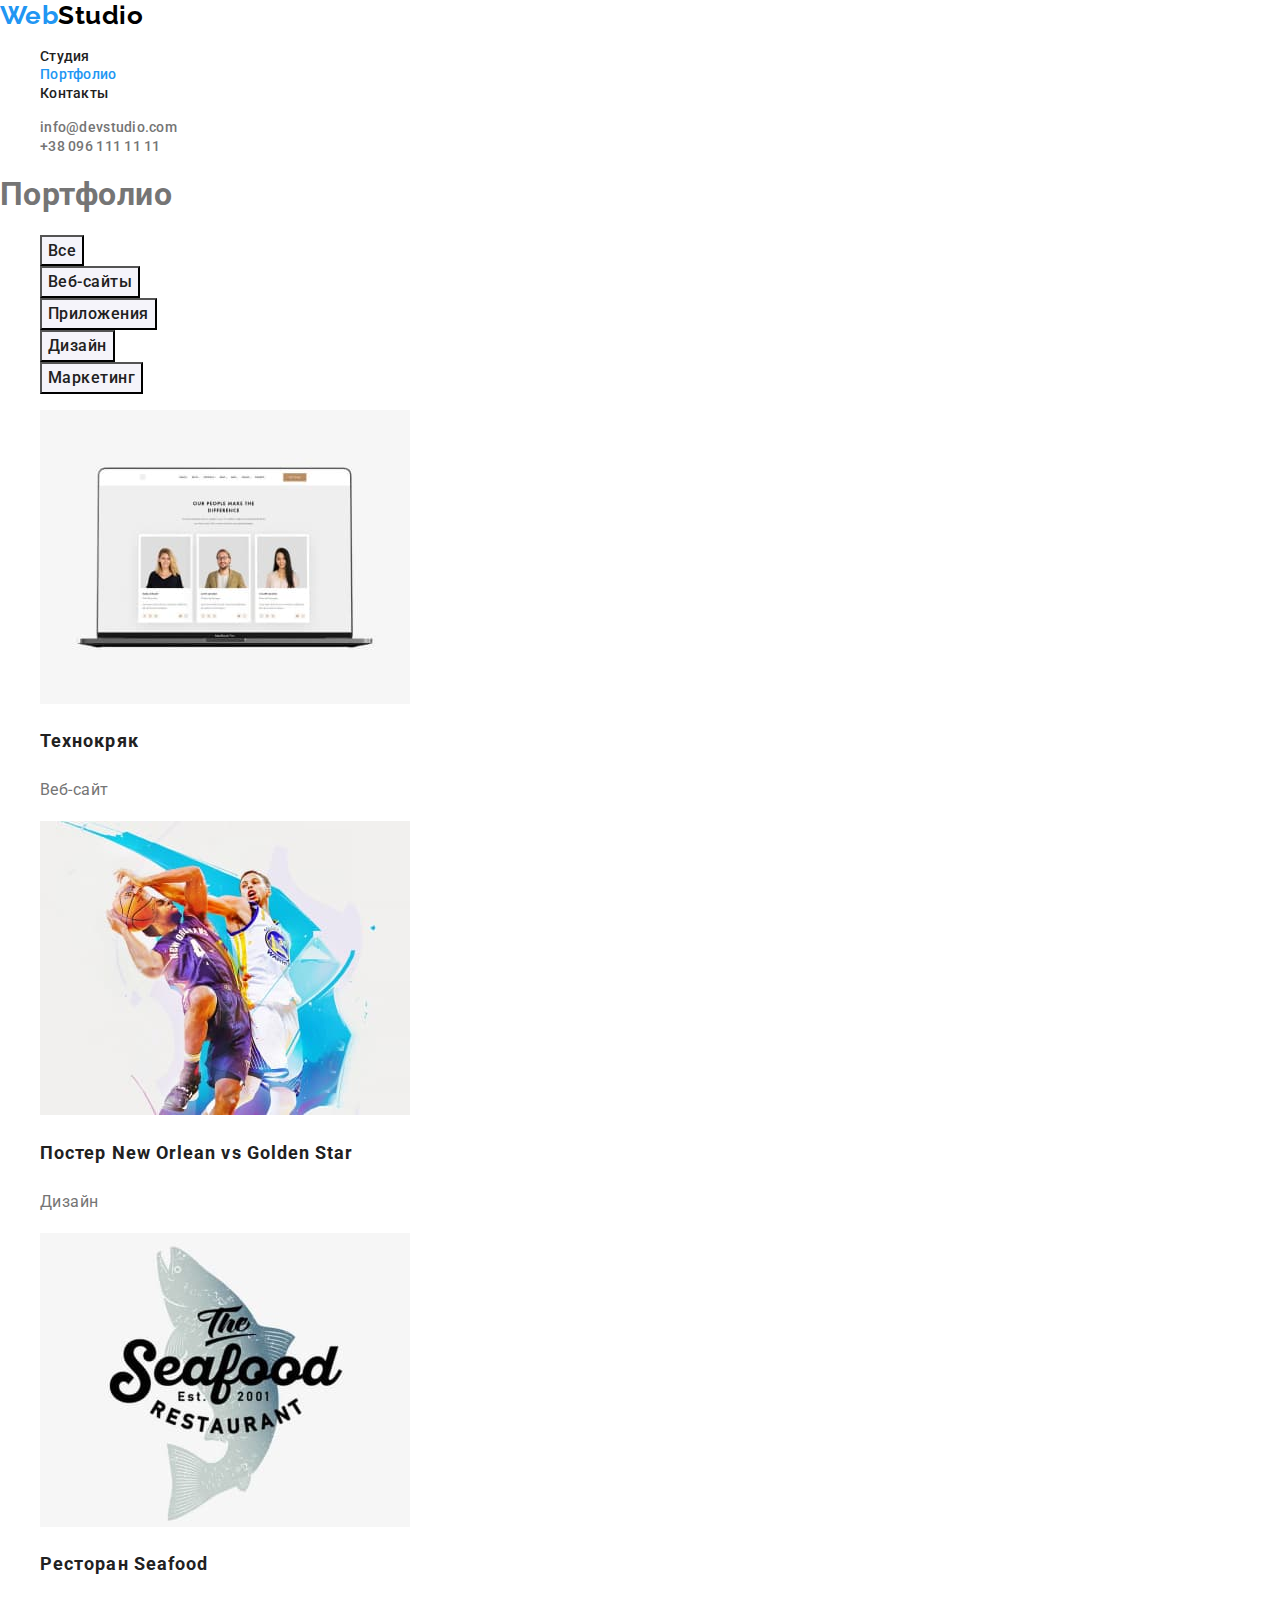
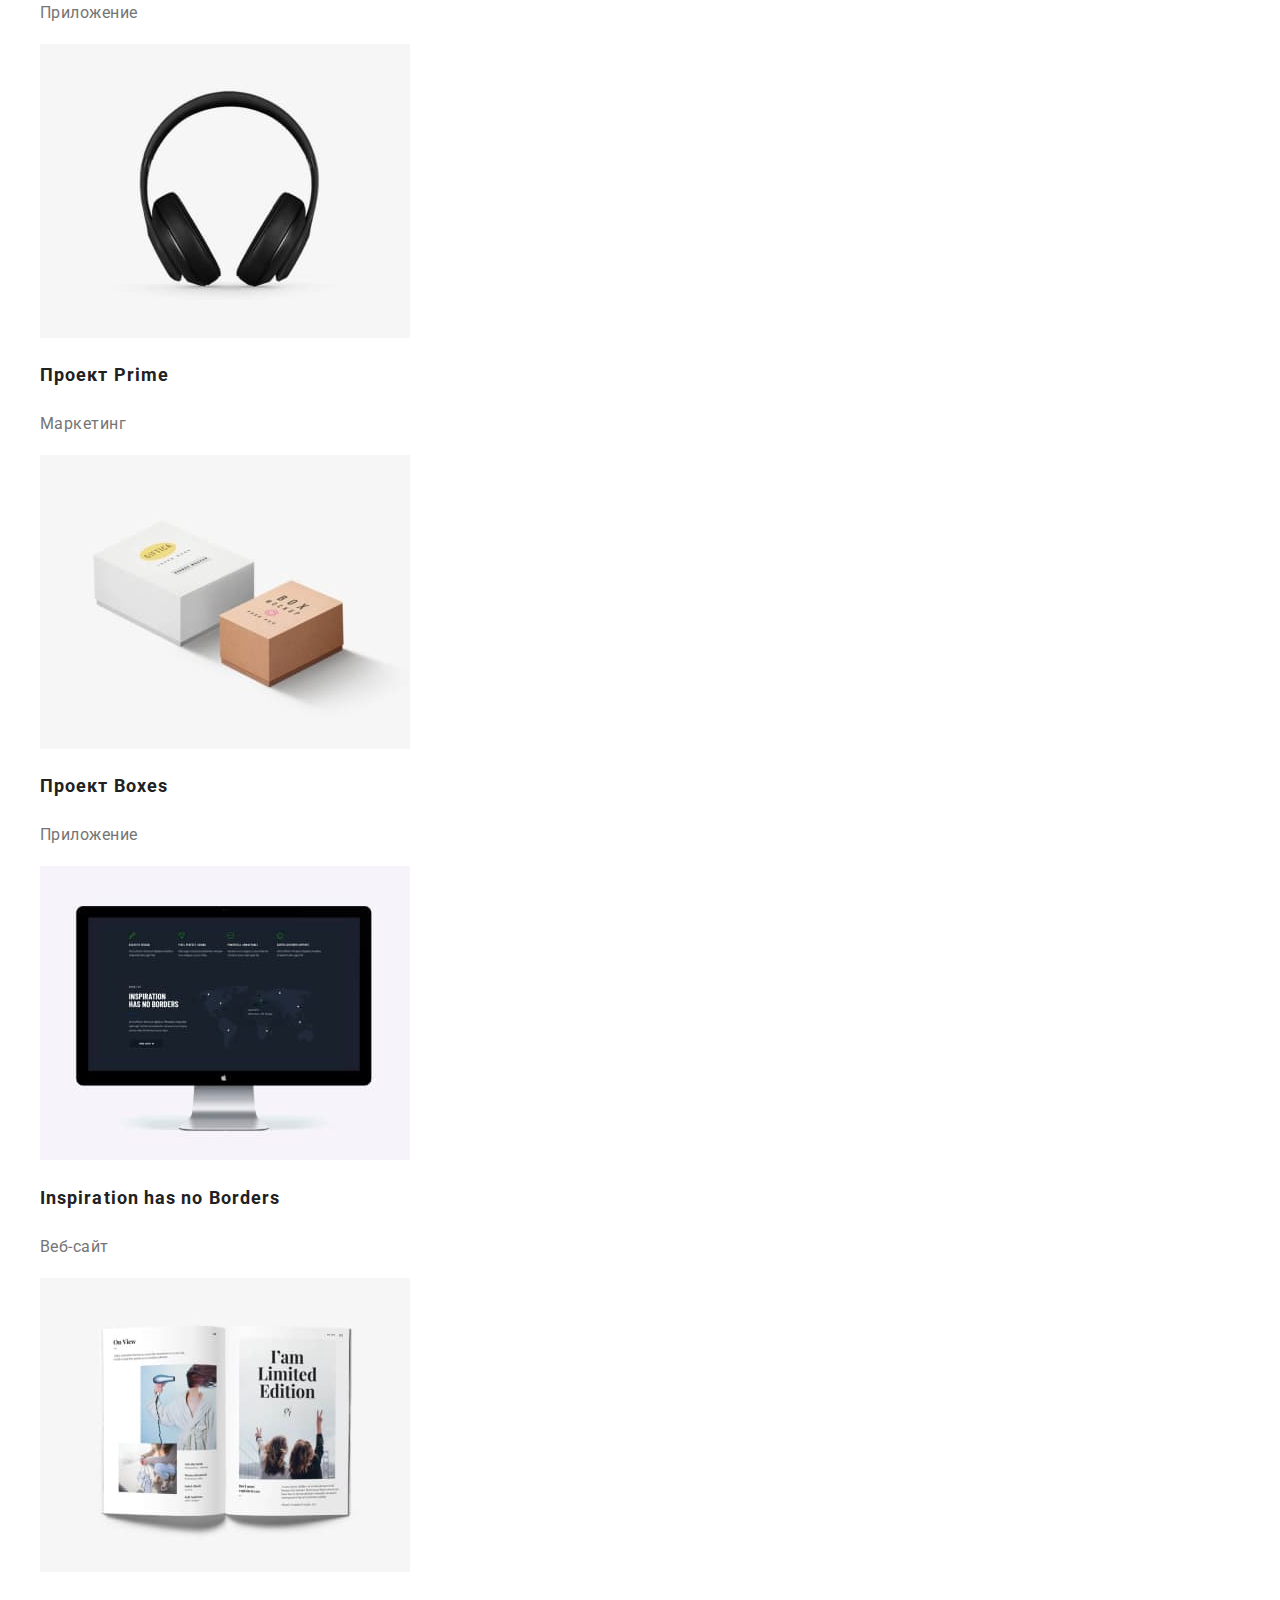
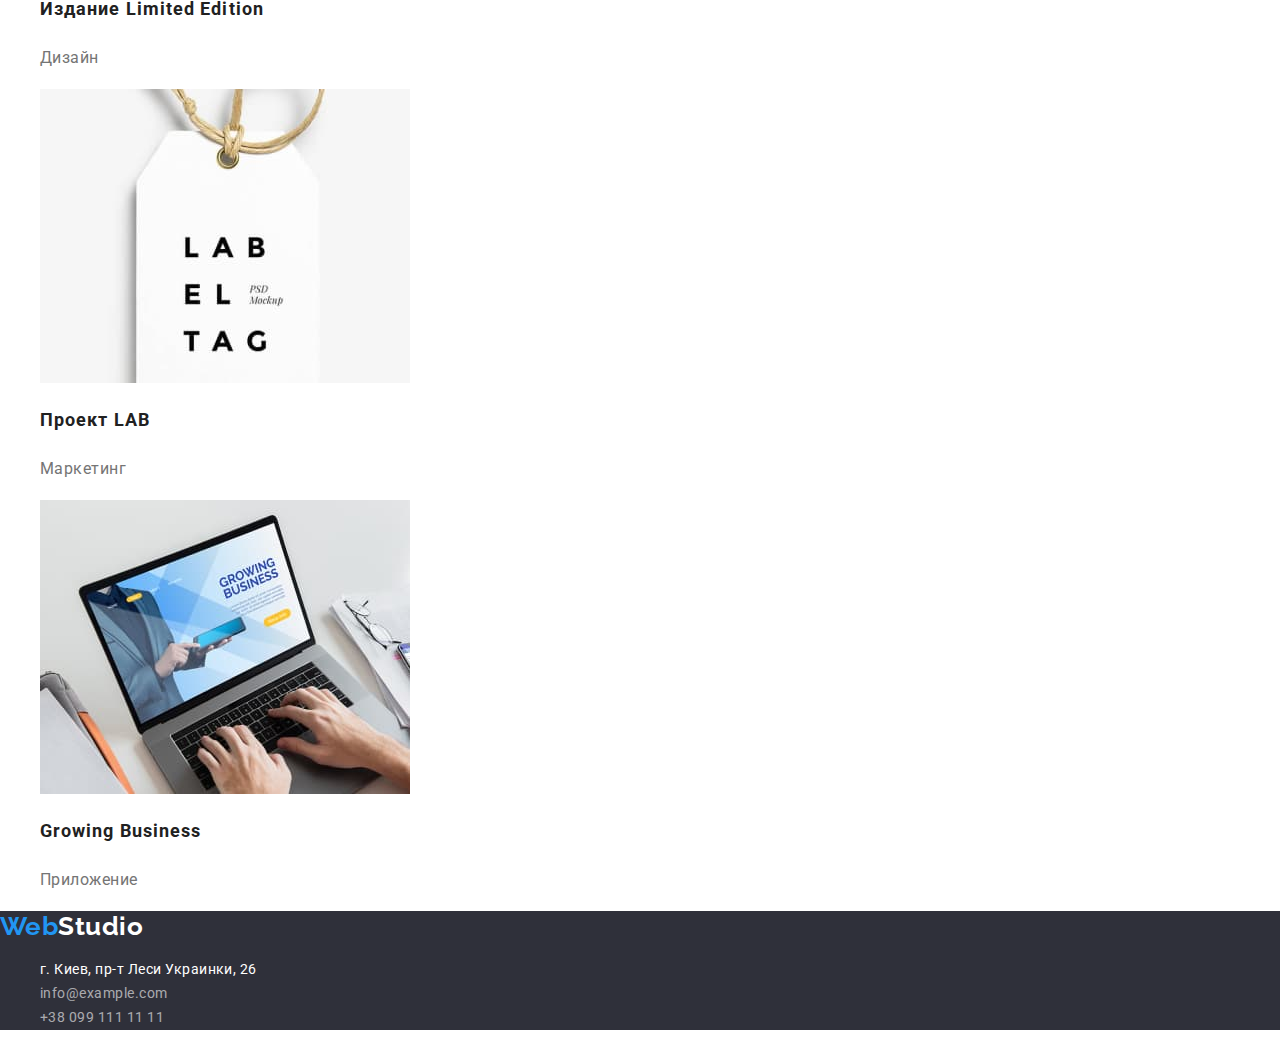
==== portfolio.html @ 3d73a16a "Добавляет файлы в новый репозиторий" ====
<!DOCTYPE html>
<html lang="ru">
<head>
    <meta charset="UTF-8">
    <meta http-equiv="X-UA-Compatible" content="IE=edge">
    <meta name="viewport" content="width=device-width, initial-scale=1.0">
    <title>Document</title>
    <link 
        href="https://fonts.googleapis.com/css2?family=Raleway:wght@700&family=Roboto:wght@400;500;700;900&display=swap"
        rel="stylesheet"
    >
    <link rel="stylesheet" href="https://cdnjs.cloudflare.com/ajax/libs/modern-normalize/1.1.0/modern-normalize.min.css">
    <link rel="stylesheet" href="./CSS/style.css">
</head>
<body>
    <!--Шапка сайта-->  
    <header>
        <nav>
            <a href="" class="logo"> <span class="logo-accent">Web</span>Studio</a>
            <ul class="site-nav list">
                <li><a href="./index.html" class="link">Студия</a></li>
                <li><a href="./portfolio.html" class="link current">Портфолио</a></li>
                <li><a href="" class="link">Контакты</a></li>
            </ul>
        </nav>
        <ul class="site-contacts list">
            <li><a href="mailto:info@devstudio.com" class="link">info@devstudio.com</a></li>
            <li><a href="tel:+380961111111" class="link">+38 096 111 11 11</a></li>
        </ul>
    </header>
    <main>
        <!--Секция портфолио-->
        <section class="section">
            <h1>Портфолио</h1>
            <ul class="button-filter list">
                <li><button type="button" class="item">Все</button></li>
                <li><button type="button" class="item">Веб-сайты</button></li>
                <li><button type="button" class="item">Приложения</button></li>
                <li><button type="button" class="item">Дизайн</button></li>
                <li><button type="button" class="item">Маркетинг</button></li>
            </ul>
            <ul class="projects list">
                <li>
                    <a href="" class="link">
                        <img src="./images/portfolio/img-1.jpg" alt="Экран ноутбука на котором открит сайт" width="370" height="294">
                        <h2 class="title">Технокряк</h2>
                        <p class="text">Веб-сайт</p>
                    </a>                   
                </li>
                <li>
                    <a href="" class="link">
                        <img src="./images/portfolio/img-2.jpg" alt="Два мужчини с баскетбольным мячом" width="370" height="294">
                        <h2 class="title">Постер New Orlean vs Golden Star</h2>
                        <p class="text">Дизайн</p>
                    </a>  
                </li>
                <li>
                    <a href="" class="link">
                        <img src="./images/portfolio/img-3.jpg" alt="Логотип ресторана" width="370" height="294">
                        <h2 class="title">Ресторан Seafood</h2>
                        <p class="text">Приложение</p>
                    </a>                   
                </li>
                <li>
                    <a href="" class="link">
                        <img src="./images/portfolio/img-4.jpg" alt="Черные наушники" width="370" height="294">
                        <h2 class="title">Проект Prime</h2>
                        <p class="text">Маркетинг</p>
                    </a>                  
                </li>
                <li>
                    <a href="" class="link">
                        <img src="./images/portfolio/img-5.jpg" alt="Две коробки белая и коричневая" width="370" height="294">
                        <h2 class="title">Проект Boxes</h2>
                        <p class="text">Приложение</p>
                    </a>                 
                </li>
                <li>
                    <a href="" class="link">
                        <img src="./images/portfolio/img-6.jpg" alt="Экран компьютера" width="370" height="294">
                        <h2 class="title">Inspiration has no Borders</h2>
                        <p class="text">Веб-сайт</p>
                    </a>              
                </li>
                <li>
                    <a href="" class="link">
                        <img src="./images/portfolio/img-7.jpg" alt="Раскрытая книга с рисунками и текстом" width="370" height="294">
                        <h2 class="title">Издание Limited Edition</h2>
                        <p class="text">Дизайн</p>
                    </a>          
                </li>
                <li>
                    <a href="" class="link">
                        <img src="./images/portfolio/img-8.jpg" alt="Белая лейба на коричневом шнурке с надписью" width="370" height="294">
                        <h2 class="title">Проект LAB</h2>
                        <p class="text">Маркетинг</p>
                    </a>          
                </li>
                <li>
                    <a href="" class="link">
                        <img src="./images/portfolio/img-9.jpg" alt="Ноутбук" width="370" height="294">
                        <h2 class="title">Growing Business</h2>
                        <p class="text">Приложение</p>
                    </a>          
                </li>
            </ul>
        </section>
    </main>
    <!--Подвал сайта-->
    <footer class="footer">
        <a href="" class="logo-footer"> <span class="logo-accent">Web</span>Studio</a>
        <address>
            <ul class="studio-address list">
                <li><a href="" class="link">г. Киев, пр-т Леси Украинки, 26</a></li>
                <li><a href="mailto:info@example.com" class="link contact">info@example.com</a></li>
                <li><a href="+380991111111" class="link contact">+38 099 111 11 11</a></li>
            </ul>
        </address>
    
    </footer>
</body>
</html>
---- CSS/style.css ----
/* Основной цвет текста #757575; */
/* Вторичный цвет текста #212121; */
/* Вторичный цвет фона #2F303A; */
/* Цвет акцента #2196F3; */
/* Белый цвет #FFFFFF; */
/* Цвет rgba(255, 255, 255, 0.6); */

:root {
  --primary-text-color: #757575;
  --title-text-color: #212121;
  --accent-color: #2196f3;
  --white-text: #ffffff;
  --primary-bg-color: #ffffff;
  --secondary-bg-color: #2f303a;
  --filter-bg-color: #f5f4fa;
  --primary-button-hover: #188ce8;
  --transparent-text: rgba(255, 255, 255, 0.6);
}
body {
  background-color: #ffffff;
  color: var(--primary-text-color);
  font-family: Roboto, sans-serif;
  letter-spacing: 0.03em;
}
/* Шапка сайта*/
.logo {
  color: #000000;
  font-family: Raleway, sans-serif;
  font-weight: 700;
  font-size: 26px;
  line-height: 1.19;
  text-decoration: none;
}
.logo-accent {
  color: var(--accent-color);
}
.list {
  list-style: none;
}
/* Навигация */
.site-nav .link {
  color: var(--title-text-color);
  font-weight: 500;
  font-size: 14px;
  line-height: 1.14;
  letter-spacing: 0.02em;
  text-decoration: none;
}
.site-nav .link.current {
  color: var(--accent-color);
}
.site-nav .link:hover,
.site-nav .link:focus {
  color: var(--accent-color);
}
/* Контакти */
.site-contacts .link {
  color: var(--primary-text-color);
  font-weight: 500;
  font-size: 14px;
  line-height: 1.14;
  letter-spacing: 0.02em;
  text-decoration: none;
}
.site-contacts .link:hover,
.site-contacts .link:focus {
  color: var(--accent-color);
}
/* Основной контент */
/* Секция "Hero" */
.hero {
  background-color: var(--secondary-bg-color);
}
.hero-title {
  color: var(--white-text);
  font-weight: 900;
  font-size: 44px;
  line-height: 1.36;
  text-align: center;
  letter-spacing: 0.06em;
  text-transform: uppercase;
}
/* Секции*/
.section-title {
  color: var(--title-text-color);
  font-weight: 700;
  font-size: 36px;
  line-height: 1.17;
  text-align: center;
}
/* Секция "Особенности"*/
.features .title {
  color: var(--title-text-color);
  font-weight: 700;
  font-size: 14px;
  line-height: 1.14;
  text-transform: uppercase;
}
.features .text {
  font-size: 14px;
  line-height: 1.71;
}
/* Секция "Наша команда""*/
.team .title {
  color: var(--title-text-color);
  font-weight: 500;
  font-size: 16px;
  line-height: 1.19;
}
.team .position {
  font-size: 16px;
  line-height: 1.19;
}
/* Подвал сайта */
.footer {
  background-color: var(--secondary-bg-color);
}
.logo-footer {
  color: var(--white-text);
  font-family: Raleway, sans-serif;
  font-weight: 700;
  font-size: 26px;
  line-height: 1.19;
  text-decoration: none;
}
.studio-address .link {
  color: var(--white-text);
  font-style: normal;
  font-size: 14px;
  line-height: 1.71;
  text-decoration: none;
}
.studio-address .link:hover,
.studio-address .link:focus {
  color: var(--accent-color);
}
.studio-address .contact {
  color: var(--transparent-text);
}
/* Кнопка */

.button-primary {
  background-color: var(--accent-color);
  color: var(--white-text);
  font-family: inherit;
  cursor: pointer;
  font-weight: bold;
  font-size: 16px;
  line-height: 1.87;
  letter-spacing: 0.06em;
}
.button-primary:hover,
.button-primary:focus {
  background-color: var(--primary-button-hover);
}

/* Страница портфолио */
/* Кнопки */
.button-filter .item {
  background-color: var(--filter-bg-color);
  color: var(--title-text-color);
  font-family: inherit;
  cursor: pointer;
  font-style: normal;
  font-weight: 500;
  font-size: 16px;
  line-height: 1.62;
  letter-spacing: 0.03em;
}
.button-filter .item:hover,
.button-filter .item:focus {
  background-color: var(--accent-color);
  color: var(--white-text);
}
/* Портфолио */
.projects .title {
  color: var(--title-text-color);
  font-weight: 700;
  font-size: 18px;
  line-height: 2;
  letter-spacing: 0.06em;
}
.projects .text {
  color: var(--primary-text-color);
  font-size: 16px;
  line-height: 1.87;
}
.projects .link {
  text-decoration: none;
}
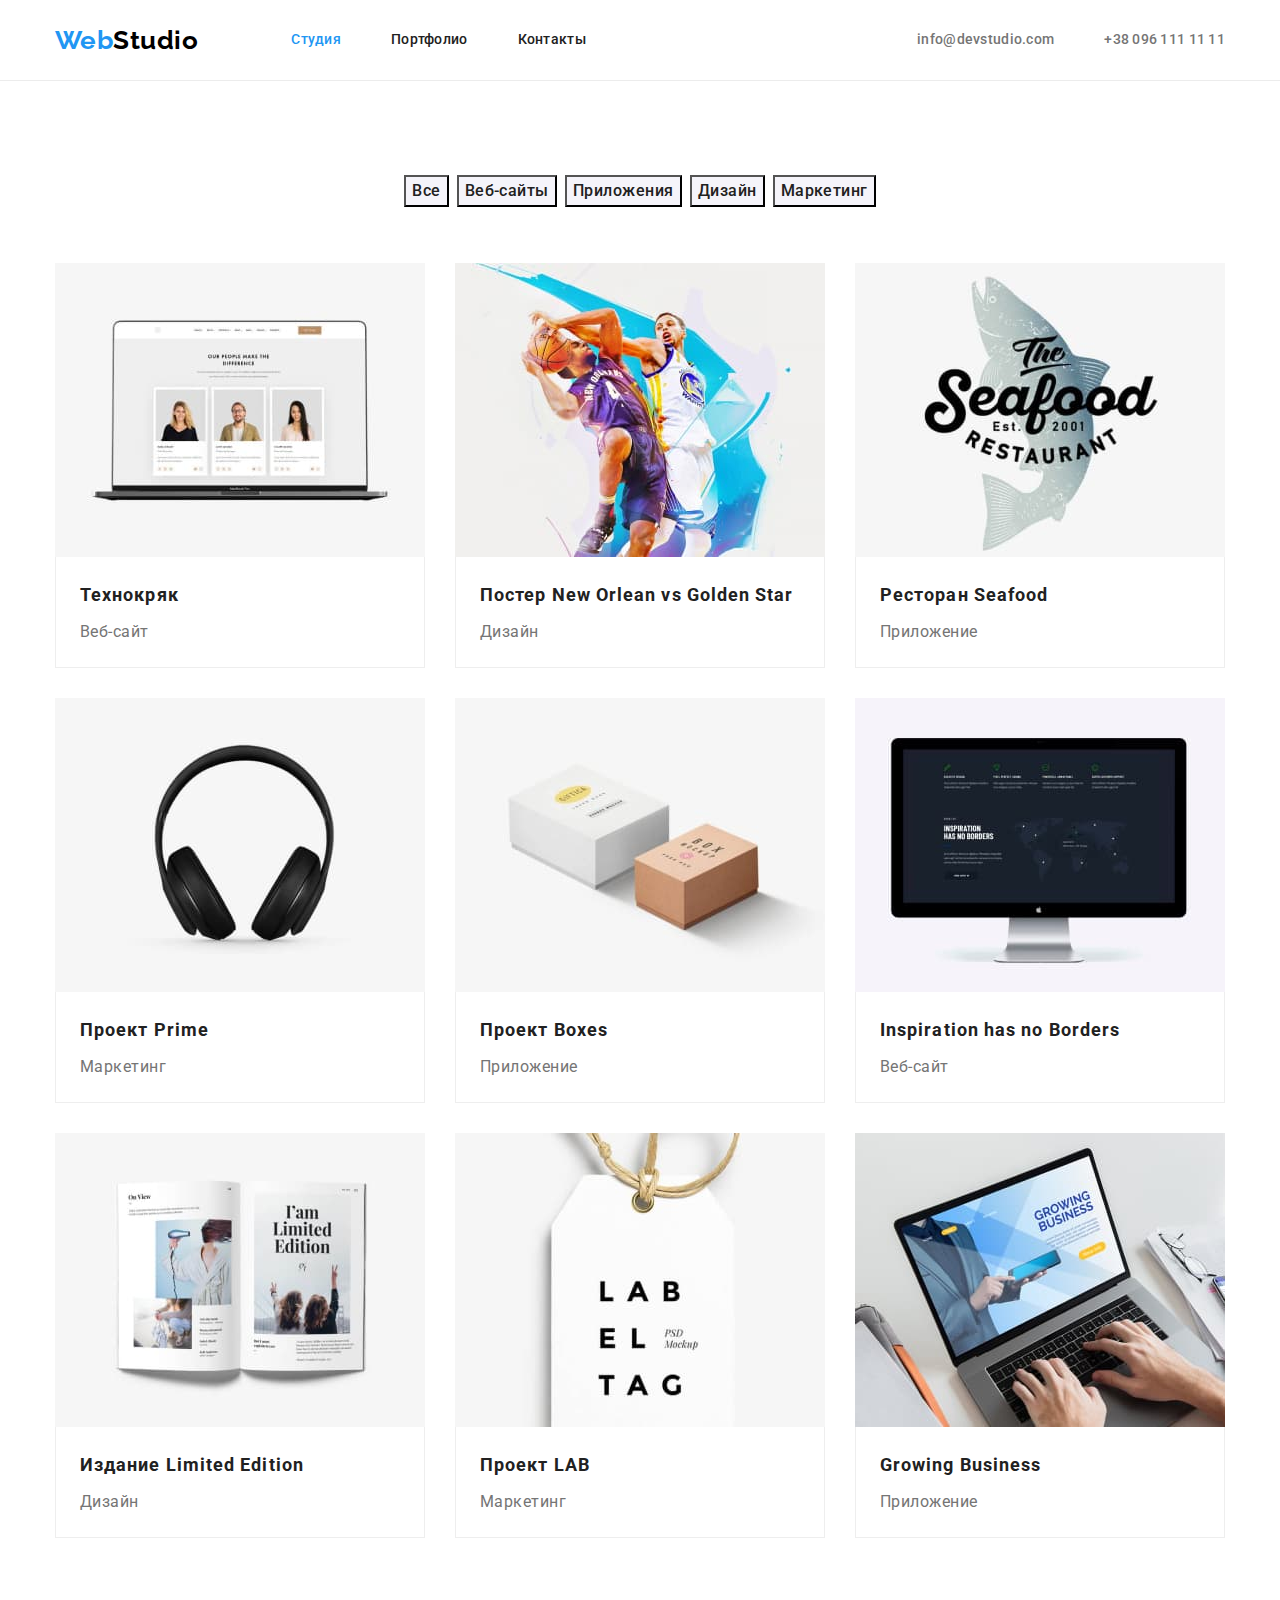
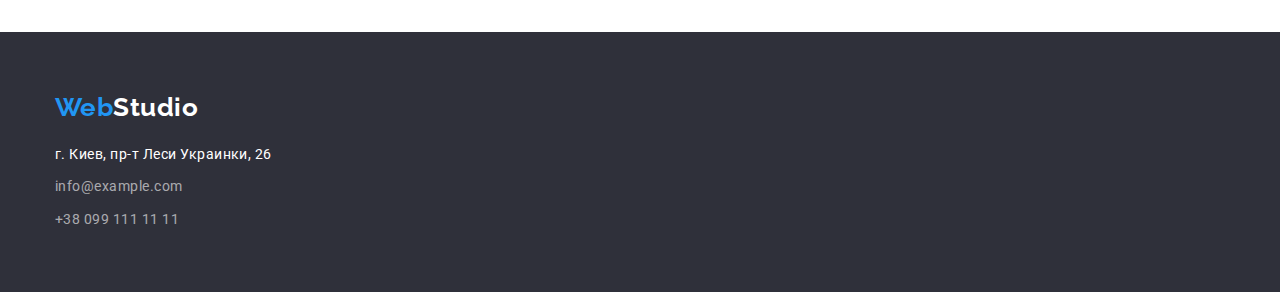
==== commit b3b83555: "Добавляет стили для геометрии и позиционирование контента." ====
--- a/portfolio.html
+++ b/portfolio.html
@@ -14,109 +14,159 @@
 </head>
 <body>
     <!--Шапка сайта-->  
-    <header>
-        <nav>
-            <a href="" class="logo"> <span class="logo-accent">Web</span>Studio</a>
-            <ul class="site-nav list">
-                <li><a href="./index.html" class="link">Студия</a></li>
-                <li><a href="./portfolio.html" class="link current">Портфолио</a></li>
-                <li><a href="" class="link">Контакты</a></li>
+    <header class="header-information">
+        <div class="container nav-contacts">
+            <nav class="main-nav">
+                <a href="" class="logo"> <span class="logo-accent">Web</span>Studio</a>
+                <ul class="site-nav list">
+                    <li class="item"><a href="./index.html" class="link current">Студия</a></li>
+                    <li class="item"><a href="./portfolio.html" class="link">Портфолио</a></li>
+                    <li class="item"><a href="" class="link">Контакты</a></li>
+                </ul>
+            </nav>
+            <ul class="site-contacts list">
+                <li class="item"><a href="mailto:info@devstudio.com" class="link">info@devstudio.com</a></li>
+                <li class="item"><a href="tel:+380961111111" class="link">+38 096 111 11 11</a></li>
             </ul>
-        </nav>
-        <ul class="site-contacts list">
-            <li><a href="mailto:info@devstudio.com" class="link">info@devstudio.com</a></li>
-            <li><a href="tel:+380961111111" class="link">+38 096 111 11 11</a></li>
-        </ul>
+        </div>
     </header>
     <main>
         <!--Секция портфолио-->
         <section class="section">
-            <h1>Портфолио</h1>
-            <ul class="button-filter list">
-                <li><button type="button" class="item">Все</button></li>
-                <li><button type="button" class="item">Веб-сайты</button></li>
-                <li><button type="button" class="item">Приложения</button></li>
-                <li><button type="button" class="item">Дизайн</button></li>
-                <li><button type="button" class="item">Маркетинг</button></li>
-            </ul>
-            <ul class="projects list">
-                <li>
-                    <a href="" class="link">
-                        <img src="./images/portfolio/img-1.jpg" alt="Экран ноутбука на котором открит сайт" width="370" height="294">
-                        <h2 class="title">Технокряк</h2>
-                        <p class="text">Веб-сайт</p>
-                    </a>                   
-                </li>
-                <li>
-                    <a href="" class="link">
-                        <img src="./images/portfolio/img-2.jpg" alt="Два мужчини с баскетбольным мячом" width="370" height="294">
-                        <h2 class="title">Постер New Orlean vs Golden Star</h2>
-                        <p class="text">Дизайн</p>
-                    </a>  
-                </li>
-                <li>
-                    <a href="" class="link">
-                        <img src="./images/portfolio/img-3.jpg" alt="Логотип ресторана" width="370" height="294">
-                        <h2 class="title">Ресторан Seafood</h2>
-                        <p class="text">Приложение</p>
-                    </a>                   
-                </li>
-                <li>
-                    <a href="" class="link">
-                        <img src="./images/portfolio/img-4.jpg" alt="Черные наушники" width="370" height="294">
-                        <h2 class="title">Проект Prime</h2>
-                        <p class="text">Маркетинг</p>
-                    </a>                  
-                </li>
-                <li>
-                    <a href="" class="link">
-                        <img src="./images/portfolio/img-5.jpg" alt="Две коробки белая и коричневая" width="370" height="294">
-                        <h2 class="title">Проект Boxes</h2>
-                        <p class="text">Приложение</p>
-                    </a>                 
-                </li>
-                <li>
-                    <a href="" class="link">
-                        <img src="./images/portfolio/img-6.jpg" alt="Экран компьютера" width="370" height="294">
-                        <h2 class="title">Inspiration has no Borders</h2>
-                        <p class="text">Веб-сайт</p>
-                    </a>              
-                </li>
-                <li>
-                    <a href="" class="link">
-                        <img src="./images/portfolio/img-7.jpg" alt="Раскрытая книга с рисунками и текстом" width="370" height="294">
-                        <h2 class="title">Издание Limited Edition</h2>
-                        <p class="text">Дизайн</p>
-                    </a>          
-                </li>
-                <li>
-                    <a href="" class="link">
-                        <img src="./images/portfolio/img-8.jpg" alt="Белая лейба на коричневом шнурке с надписью" width="370" height="294">
-                        <h2 class="title">Проект LAB</h2>
-                        <p class="text">Маркетинг</p>
-                    </a>          
-                </li>
-                <li>
-                    <a href="" class="link">
-                        <img src="./images/portfolio/img-9.jpg" alt="Ноутбук" width="370" height="294">
-                        <h2 class="title">Growing Business</h2>
-                        <p class="text">Приложение</p>
-                    </a>          
-                </li>
-            </ul>
+            <div class="container">
+                <h1 class="section-title visually-hiden">Портфолио</h1>
+                <ul class="button-filter list">
+                    <li class="filter"><button type="button" class="item">Все</button></li>
+                    <li class="filter"><button type="button" class="item">Веб-сайты</button></li>
+                    <li class="filter"><button type="button" class="item">Приложения</button></li>
+                    <li class="filter"><button type="button" class="item">Дизайн</button></li>
+                    <li class="filter"><button type="button" class="item">Маркетинг</button></li>
+                </ul>
+                <ul class="projects list">
+                    <li class="item">
+                        <a href="" class="link">
+                            <img src="./images/portfolio/img-1.jpg" 
+                            alt="Экран ноутбука на котором открит сайт"
+                            width="370" height="294" 
+                            class="image-block">
+                            <div class="title-text">
+                                <h2 class="title">Технокряк</h2>
+                                <p class="text">Веб-сайт</p>
+                            </div>
+                        </a>
+                    </li>
+                    <li class="item">
+                        <a href="" class="link">
+                            <img src="./images/portfolio/img-2.jpg" 
+                            alt="Два мужчини с баскетбольным мячом" 
+                            width="370" height="294" 
+                            class="image-block">
+                            <div class="title-text">
+                                <h2 class="title">Постер New Orlean vs Golden Star</h2>
+                                <p class="text">Дизайн</p>
+                            </div>                        
+                        </a>
+                    </li>
+                    <li class="item">
+                        <a href="" class="link">
+                            <img src="./images/portfolio/img-3.jpg" 
+                            alt="Логотип ресторана" 
+                            width="370" height="294" 
+                            class="image-block">
+                            <div class="title-text">
+                                <h2 class="title">Ресторан Seafood</h2>
+                                <p class="text">Приложение</p>
+                            </div>                          
+                        </a>
+                    </li>
+                    <li class="item">
+                        <a href="" class="link">
+                            <img src="./images/portfolio/img-4.jpg" 
+                            alt="Черные наушники" 
+                            width="370" height="294" 
+                            class="image-block">
+                            <div class="title-text">
+                                <h2 class="title">Проект Prime</h2>
+                                <p class="text">Маркетинг</p>
+                            </div>
+                        </a>
+                    </li>
+                    <li class="item">
+                        <a href="" class="link">
+                            <img src="./images/portfolio/img-5.jpg" 
+                            alt="Две коробки белая и коричневая" 
+                            width="370" height="294" 
+                            class="image-block">
+                            <div class="title-text"> 
+                                <h2 class="title">Проект Boxes</h2>
+                                <p class="text">Приложение</p>
+                            </div>
+                        </a>
+                    </li>
+                    <li class="item">
+                        <a href="" class="link">
+                            <img src="./images/portfolio/img-6.jpg" 
+                            alt="Экран компьютера" 
+                            width="370" height="294" 
+                            class="image-block">
+                            <div class="title-text">
+                                <h2 class="title">Inspiration has no Borders</h2>
+                                <p class="text">Веб-сайт</p>
+                            </div>
+                        </a>
+                    </li>
+                    <li class="item">
+                        <a href="" class="link">
+                            <img src="./images/portfolio/img-7.jpg" 
+                            alt="Раскрытая книга с рисунками и текстом" 
+                            width="370" height="294" 
+                            class="image-block">
+                            <div class="title-text">
+                                <h2 class="title">Издание Limited Edition</h2>
+                                <p class="text">Дизайн</p>
+                            </div>
+                        </a>
+                    </li>
+                    <li class="item">
+                        <a href="" class="link">
+                            <img src="./images/portfolio/img-8.jpg" 
+                            alt="Белая лейба на коричневом шнурке с надписью" 
+                            width="370" height="294" 
+                            class="image-block">
+                            <div class="title-text">
+                                <h2 class="title">Проект LAB</h2>
+                                <p class="text">Маркетинг</p>
+                            </div>                            
+                        </a>
+                    </li>
+                    <li class="item">
+                        <a href="" class="link">
+                            <img src="./images/portfolio/img-9.jpg" 
+                            alt="Ноутбук" 
+                            width="370" height="294" 
+                            class="image-block">
+                            <div class="title-text">
+                                <h2 class="title">Growing Business</h2>
+                                <p class="text">Приложение</p>
+                            </div>                           
+                        </a>
+                    </li>
+                </ul>
+            </div>
         </section>
     </main>
     <!--Подвал сайта-->
     <footer class="footer">
-        <a href="" class="logo-footer"> <span class="logo-accent">Web</span>Studio</a>
-        <address>
-            <ul class="studio-address list">
-                <li><a href="" class="link">г. Киев, пр-т Леси Украинки, 26</a></li>
-                <li><a href="mailto:info@example.com" class="link contact">info@example.com</a></li>
-                <li><a href="+380991111111" class="link contact">+38 099 111 11 11</a></li>
-            </ul>
-        </address>
-    
+        <div class="container footer-container">
+            <a href="" class="logo-footer"> <span class="logo-accent">Web</span>Studio</a>
+            <address>
+                <ul class="studio-address list">
+                    <li><a href="" class="link">г. Киев, пр-т Леси Украинки, 26</a></li>
+                    <li><a href="mailto:info@example.com" class="link contact">info@example.com</a></li>
+                    <li><a href="+380991111111" class="link contact">+38 099 111 11 11</a></li>
+                </ul>
+            </address>
+        </div>
     </footer>
 </body>
 </html>--- a/CSS/style.css
+++ b/CSS/style.css
@@ -8,6 +8,7 @@
 :root {
   --primary-text-color: #757575;
   --title-text-color: #212121;
+  --secondare-logo-color: #000000;
   --accent-color: #2196f3;
   --white-text: #ffffff;
   --primary-bg-color: #ffffff;
@@ -15,16 +16,42 @@
   --filter-bg-color: #f5f4fa;
   --primary-button-hover: #188ce8;
   --transparent-text: rgba(255, 255, 255, 0.6);
+  --header-border-bottom: #ececec;
+  --portfolio-border: #eeeeee;
 }
 body {
-  background-color: #ffffff;
+  background-color: var(--primary-bg-color);
   color: var(--primary-text-color);
   font-family: Roboto, sans-serif;
   letter-spacing: 0.03em;
 }
 /* Шапка сайта*/
+
+.header-information {
+  border-bottom: 1px solid var(--header-border-bottom);
+}
+.list {
+  margin-top: 0;
+  margin-bottom: 0;
+  padding-left: 0;
+  list-style: none;
+}
+.container {
+  margin-left: auto;
+  margin-right: auto;
+  padding-left: 15px;
+  padding-right: 15px;
+  width: 1200px;
+}
+.nav-contacts,
+.main-nav {
+  display: flex;
+  align-items: center;
+}
+
 .logo {
-  color: #000000;
+  margin-right: 93px;
+  color: var(--secondare-logo-color);
   font-family: Raleway, sans-serif;
   font-weight: 700;
   font-size: 26px;
@@ -34,11 +61,22 @@
 .logo-accent {
   color: var(--accent-color);
 }
-.list {
-  list-style: none;
-}
+
 /* Навигация */
+.site-nav {
+  display: flex;
+}
+
+.site-nav .item:not(:last-child),
+.site-contacts .item:not(:last-child) {
+  margin-right: 50px;
+}
+
 .site-nav .link {
+  display: block;
+  padding-top: 32px;
+  padding-bottom: 32px;
+
   color: var(--title-text-color);
   font-weight: 500;
   font-size: 14px;
@@ -54,7 +92,16 @@
   color: var(--accent-color);
 }
 /* Контакти */
+.site-contacts {
+  display: flex;
+  margin-left: auto;
+}
+
 .site-contacts .link {
+  display: block;
+  padding-top: 32px;
+  padding-bottom: 32px;
+
   color: var(--primary-text-color);
   font-weight: 500;
   font-size: 14px;
@@ -68,20 +115,56 @@
 }
 /* Основной контент */
 /* Секция "Hero" */
+
 .hero {
+  max-width: 1600px;
+  padding-top: 200px;
+  padding-bottom: 200px;
+
   background-color: var(--secondary-bg-color);
+  text-align: center;
 }
 .hero-title {
+  margin-top: 0;
+  margin-bottom: 30px;
+  margin-right: 0;
+
   color: var(--white-text);
   font-weight: 900;
   font-size: 44px;
   line-height: 1.36;
-  text-align: center;
   letter-spacing: 0.06em;
   text-transform: uppercase;
 }
+/* Кнопка */
+.button-primary {
+  border-radius: 4px;
+  padding: 10px 32px;
+
+  min-width: 200px;
+
+  background-color: var(--accent-color);
+  color: var(--white-text);
+
+  font-family: inherit;
+  cursor: pointer;
+  font-weight: bold;
+  font-size: 16px;
+  line-height: 1.87;
+  letter-spacing: 0.06em;
+}
+.button-primary:hover,
+.button-primary:focus {
+  background-color: var(--primary-button-hover);
+}
 /* Секции*/
+.section {
+  padding-top: 94px;
+  padding-bottom: 94px;
+}
 .section-title {
+  margin-top: 0;
+  margin-bottom: 50px;
   color: var(--title-text-color);
   font-weight: 700;
   font-size: 36px;
@@ -89,7 +172,28 @@
   text-align: center;
 }
 /* Секция "Особенности"*/
+.visually-hiden {
+  position: absolute;
+  clip: rect(0 0 0 0);
+  width: 1px;
+  height: 1px;
+  margin: -1px;
+}
+.features {
+  display: flex;
+  flex-wrap: wrap;
+}
+.features .item {
+  width: 270px;
+  margin-right: 30px;
+}
+.features .item:nth-child(4n) {
+  margin-right: 0;
+}
+
 .features .title {
+  margin-top: 0;
+  margin-bottom: 10px;
   color: var(--title-text-color);
   font-weight: 700;
   font-size: 14px;
@@ -97,25 +201,70 @@
   text-transform: uppercase;
 }
 .features .text {
+  margin-top: 0;
+  margin-bottom: 0;
   font-size: 14px;
   line-height: 1.71;
 }
-/* Секция "Наша команда""*/
+/* Чем мы занимаемся*/
+.work {
+  display: flex;
+  flex-wrap: wrap;
+}
+.work .item {
+  margin-right: 30px;
+}
+.work .item:nth-child(3n) {
+  margin-right: 0;
+}
+.image-block {
+  display: block;
+}
+.work-section,
+.team-section {
+  padding-top: 0;
+}
+/* Секция "Наша команда"*/
+.team {
+  display: flex;
+  flex-wrap: wrap;
+}
+.team .item {
+  width: 270px;
+  margin-right: 30px;
+}
+.team .item:nth-child(4n) {
+  margin-right: 0;
+}
 .team .title {
+  margin-top: 30px;
+  margin-bottom: 10px;
   color: var(--title-text-color);
   font-weight: 500;
   font-size: 16px;
   line-height: 1.19;
+  text-align: center;
 }
 .team .position {
+  margin-top: 0;
+  margin-bottom: 30px;
   font-size: 16px;
   line-height: 1.19;
+  text-align: center;
 }
 /* Подвал сайта */
 .footer {
   background-color: var(--secondary-bg-color);
 }
+.footer-container {
+  display: block;
+  padding-top: 60px;
+  padding-bottom: 60px;
+}
 .logo-footer {
+  display: block;
+  margin-bottom: 20px;
+
   color: var(--white-text);
   font-family: Raleway, sans-serif;
   font-weight: 700;
@@ -123,6 +272,9 @@
   line-height: 1.19;
   text-decoration: none;
 }
+.studio-address :not(:last-child) {
+  margin-bottom: 9px;
+}
 .studio-address .link {
   color: var(--white-text);
   font-style: normal;
@@ -137,25 +289,17 @@
 .studio-address .contact {
   color: var(--transparent-text);
 }
-/* Кнопка */
-
-.button-primary {
-  background-color: var(--accent-color);
-  color: var(--white-text);
-  font-family: inherit;
-  cursor: pointer;
-  font-weight: bold;
-  font-size: 16px;
-  line-height: 1.87;
-  letter-spacing: 0.06em;
-}
-.button-primary:hover,
-.button-primary:focus {
-  background-color: var(--primary-button-hover);
-}
 
 /* Страница портфолио */
 /* Кнопки */
+.button-filter {
+  display: flex;
+  justify-content: center;
+  margin-bottom: 56px;
+}
+.button-filter .filter:not(:last-child) {
+  margin-right: 8px;
+}
 .button-filter .item {
   background-color: var(--filter-bg-color);
   color: var(--title-text-color);
@@ -173,7 +317,31 @@
   color: var(--white-text);
 }
 /* Портфолио */
+.projects {
+  display: flex;
+  flex-wrap: wrap;
+}
+.title-text {
+  padding: 20px 24px;
+  border-right: 1px solid var(--portfolio-border);
+  border-bottom: 1px solid var(--portfolio-border);
+  border-left: 1px solid var(--portfolio-border);
+}
+.projects .item {
+  width: calc ((100%-66px)/3);
+  margin-right: 30px;
+  margin-bottom: 30px;
+}
+.projects .item:nth-child(3n) {
+  margin-right: 0;
+}
+.projects .item:nth-last-child(-n + 3) {
+  margin-bottom: 0;
+}
+
 .projects .title {
+  margin-top: 0;
+  margin-bottom: 4px;
   color: var(--title-text-color);
   font-weight: 700;
   font-size: 18px;
@@ -181,6 +349,8 @@
   letter-spacing: 0.06em;
 }
 .projects .text {
+  margin-top: 0;
+  margin-bottom: 0;
   color: var(--primary-text-color);
   font-size: 16px;
   line-height: 1.87;
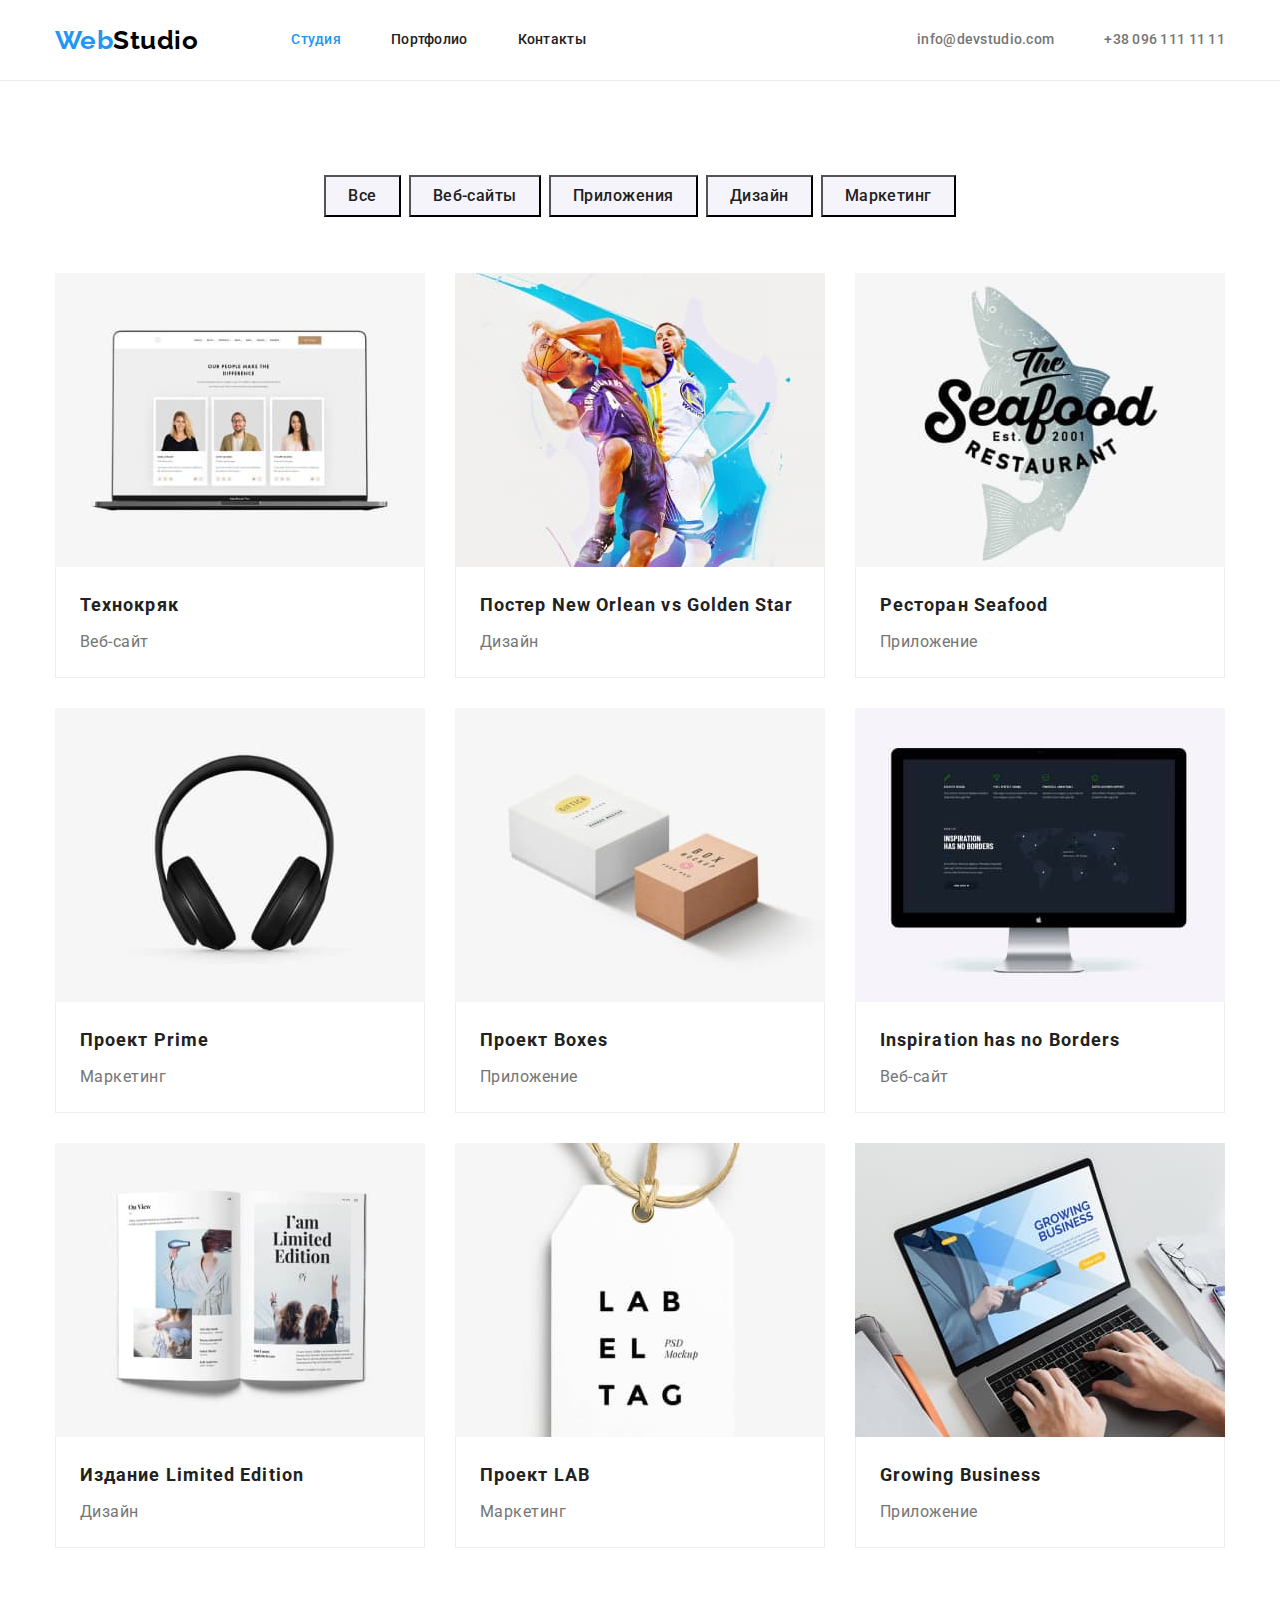
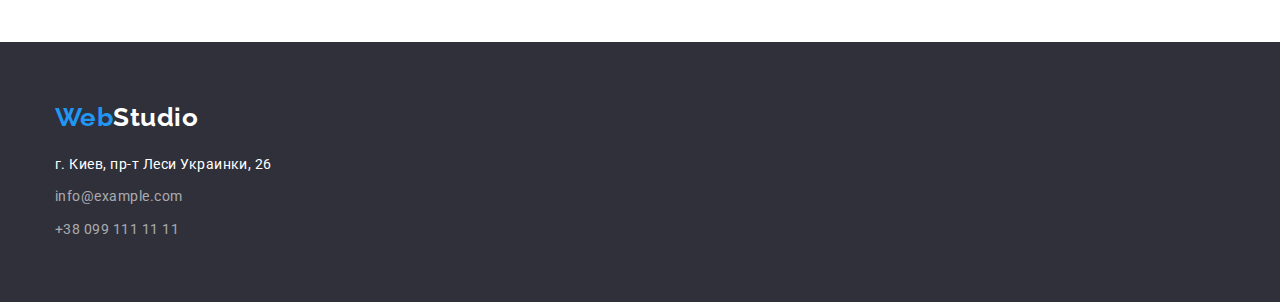
==== commit e4b992e0: "Добавляет правки проэкту" ====
--- a/portfolio.html
+++ b/portfolio.html
@@ -157,7 +157,7 @@
     </main>
     <!--Подвал сайта-->
     <footer class="footer">
-        <div class="container footer-container">
+        <div class="container">
             <a href="" class="logo-footer"> <span class="logo-accent">Web</span>Studio</a>
             <address>
                 <ul class="studio-address list">
--- a/CSS/style.css
+++ b/CSS/style.css
@@ -124,11 +124,14 @@
   background-color: var(--secondary-bg-color);
   text-align: center;
 }
+.hero-box {
+  margin-right: auto;
+  margin-left: auto;
+  width: 696px;
+}
 .hero-title {
   margin-top: 0;
   margin-bottom: 30px;
-  margin-right: 0;
-
   color: var(--white-text);
   font-weight: 900;
   font-size: 44px;
@@ -220,8 +223,7 @@
 .image-block {
   display: block;
 }
-.work-section,
-.team-section {
+.work-section {
   padding-top: 0;
 }
 /* Секция "Наша команда"*/
@@ -236,8 +238,12 @@
 .team .item:nth-child(4n) {
   margin-right: 0;
 }
+.name-position {
+  padding-top: 30px;
+  padding-bottom: 30px;
+}
 .team .title {
-  margin-top: 30px;
+  margin-top: 0;
   margin-bottom: 10px;
   color: var(--title-text-color);
   font-weight: 500;
@@ -247,19 +253,17 @@
 }
 .team .position {
   margin-top: 0;
-  margin-bottom: 30px;
+  margin-bottom: 0;
   font-size: 16px;
   line-height: 1.19;
   text-align: center;
 }
 /* Подвал сайта */
 .footer {
-  background-color: var(--secondary-bg-color);
-}
-.footer-container {
-  display: block;
   padding-top: 60px;
   padding-bottom: 60px;
+
+  background-color: var(--secondary-bg-color);
 }
 .logo-footer {
   display: block;
@@ -297,10 +301,12 @@
   justify-content: center;
   margin-bottom: 56px;
 }
+
 .button-filter .filter:not(:last-child) {
   margin-right: 8px;
 }
 .button-filter .item {
+  padding: 6px 22px;
   background-color: var(--filter-bg-color);
   color: var(--title-text-color);
   font-family: inherit;
